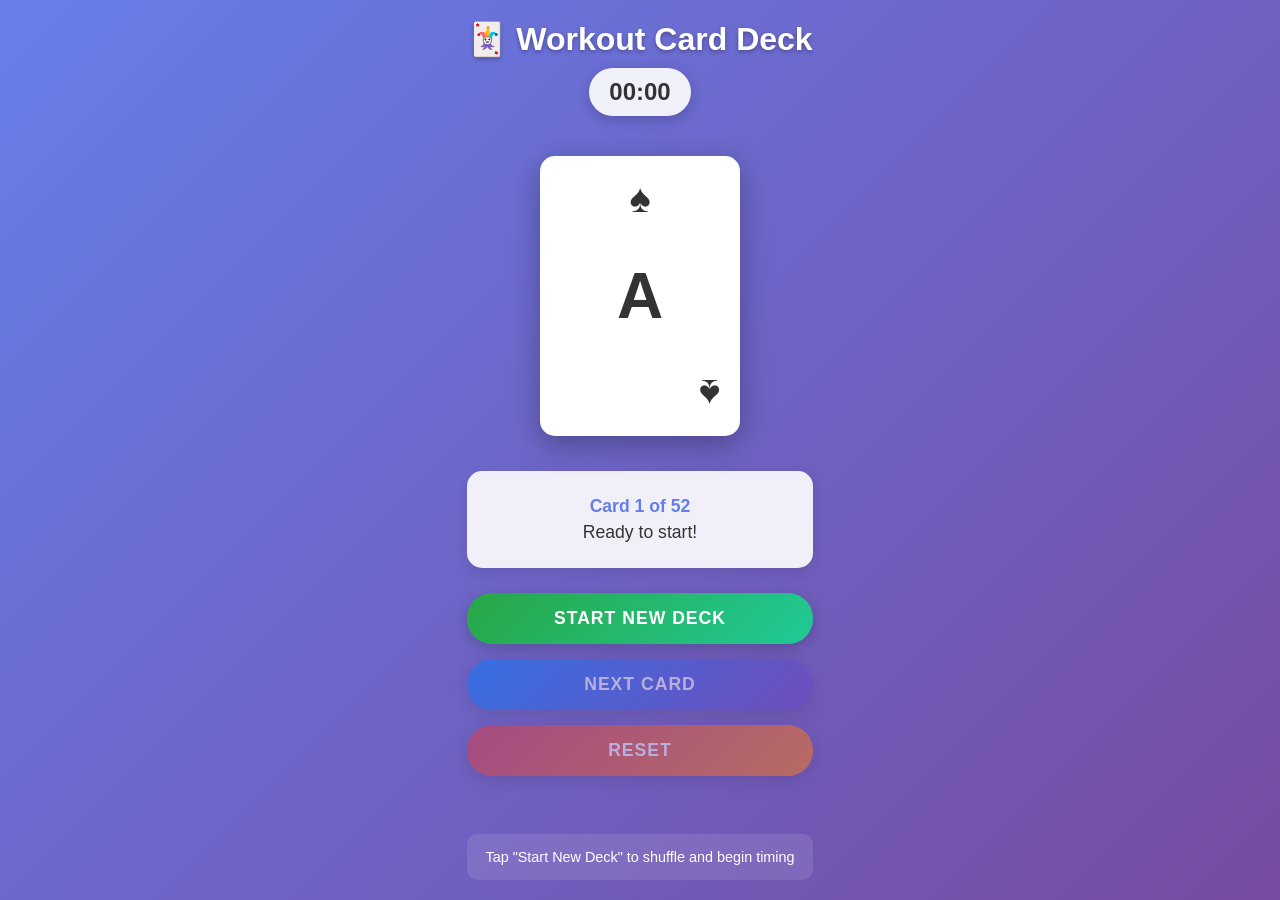
==== index.html @ 114fee3c "file structure fix" ====
<!DOCTYPE html>
<html lang="en">
<head>
    <meta charset="UTF-8">
    <meta name="viewport" content="width=device-width, initial-scale=1.0">
    <title>Workout Card Deck</title>
    <link rel="stylesheet" href="style.css">
    <link rel="manifest" href="manifest.json">
    <meta name="theme-color" content="#2196F3">
    <meta name="apple-mobile-web-app-capable" content="yes">
    <meta name="apple-mobile-web-app-status-bar-style" content="default">
    <meta name="apple-mobile-web-app-title" content="Card Deck">
</head>
<body>
    <div class="container">
        <header>
            <h1>🃏 Workout Card Deck</h1>
            <div class="timer" id="timer">00:00</div>
        </header>

        <main>
            <div class="card-display" id="cardDisplay">
                <div class="card" id="currentCard">
                    <div class="card-content">
                        <div class="suit" id="cardSuit">♠</div>
                        <div class="value" id="cardValue">A</div>
                        <div class="suit bottom" id="cardSuitBottom">♠</div>
                    </div>
                </div>
            </div>

            <div class="stats">
                <p>Card <span id="currentCardNumber">1</span> of <span id="totalCards">52</span></p>
                <p id="deckStatus">Ready to start!</p>
            </div>

            <div class="controls">
                <button id="startBtn" class="btn primary">Start New Deck</button>
                <button id="nextBtn" class="btn secondary" disabled>Next Card</button>
                <button id="resetBtn" class="btn danger" disabled>Reset</button>
            </div>
        </main>

        <footer>
            <p>Tap "Start New Deck" to shuffle and begin timing</p>
        </footer>
    </div>

    <script src="script.js"></script>
</body>
</html>
---- style.css ----
/* Card Deck PWA Styles - Mobile-First Design */

* {
    margin: 0;
    padding: 0;
    box-sizing: border-box;
}

body {
    font-family: -apple-system, BlinkMacSystemFont, 'Segoe UI', Roboto, sans-serif;
    background: linear-gradient(135deg, #667eea 0%, #764ba2 100%);
    color: #333;
    min-height: 100vh;
    display: flex;
    flex-direction: column;
}

.container {
    max-width: 400px;
    margin: 0 auto;
    padding: 20px;
    display: flex;
    flex-direction: column;
    min-height: 100vh;
}

/* Header */
header {
    text-align: center;
    margin-bottom: 30px;
}

header h1 {
    color: white;
    font-size: 2rem;
    margin-bottom: 10px;
    text-shadow: 0 2px 4px rgba(0,0,0,0.3);
}

.timer {
    background: rgba(255, 255, 255, 0.9);
    color: #333;
    font-size: 1.5rem;
    font-weight: bold;
    padding: 10px 20px;
    border-radius: 25px;
    display: inline-block;
    box-shadow: 0 4px 15px rgba(0,0,0,0.2);
}

/* Main Content */
main {
    flex: 1;
    display: flex;
    flex-direction: column;
    gap: 25px;
}

/* Card Display */
.card-display {
    display: flex;
    justify-content: center;
    align-items: center;
    min-height: 300px;
}

.card {
    width: 200px;
    height: 280px;
    background: white;
    border-radius: 15px;
    box-shadow: 0 8px 30px rgba(0,0,0,0.3);
    display: flex;
    flex-direction: column;
    justify-content: space-between;
    padding: 20px;
    position: relative;
    transition: transform 0.3s ease;
}

.card:active {
    transform: scale(0.95);
}

.card-content {
    height: 100%;
    display: flex;
    flex-direction: column;
    justify-content: space-between;
    align-items: center;
}

.suit {
    font-size: 2.5rem;
    font-weight: bold;
}

.value {
    font-size: 4rem;
    font-weight: bold;
    text-align: center;
}

.suit.bottom {
    transform: rotate(180deg);
    align-self: flex-end;
}

/* Card Colors */
.card.red .suit,
.card.red .value {
    color: #dc3545;
}

.card.black .suit,
.card.black .value {
    color: #333;
}

/* Stats */
.stats {
    background: rgba(255, 255, 255, 0.9);
    padding: 20px;
    border-radius: 15px;
    text-align: center;
    box-shadow: 0 4px 15px rgba(0,0,0,0.1);
}

.stats p {
    margin: 5px 0;
    font-size: 1.1rem;
}

.stats p:first-child {
    font-weight: bold;
    color: #667eea;
}

/* Controls */
.controls {
    display: flex;
    flex-direction: column;
    gap: 15px;
}

.btn {
    padding: 15px 25px;
    border: none;
    border-radius: 25px;
    font-size: 1.1rem;
    font-weight: bold;
    cursor: pointer;
    transition: all 0.3s ease;
    box-shadow: 0 4px 15px rgba(0,0,0,0.2);
    text-transform: uppercase;
    letter-spacing: 1px;
}

.btn:active {
    transform: translateY(2px);
    box-shadow: 0 2px 8px rgba(0,0,0,0.2);
}

.btn:disabled {
    opacity: 0.5;
    cursor: not-allowed;
    transform: none !important;
}

.btn.primary {
    background: linear-gradient(135deg, #28a745, #20c997);
    color: white;
}

.btn.primary:hover:not(:disabled) {
    background: linear-gradient(135deg, #218838, #1aa179);
}

.btn.secondary {
    background: linear-gradient(135deg, #007bff, #6f42c1);
    color: white;
}

.btn.secondary:hover:not(:disabled) {
    background: linear-gradient(135deg, #0056b3, #5a2d91);
}

.btn.danger {
    background: linear-gradient(135deg, #dc3545, #fd7e14);
    color: white;
}

.btn.danger:hover:not(:disabled) {
    background: linear-gradient(135deg, #c82333, #e8650e);
}

/* Footer */
footer {
    text-align: center;
    margin-top: 20px;
    padding: 15px;
    background: rgba(255, 255, 255, 0.1);
    border-radius: 10px;
    color: white;
    font-size: 0.9rem;
}

/* Responsive Design */
@media (max-width: 480px) {
    .container {
        padding: 15px;
    }
    
    .card {
        width: 180px;
        height: 252px;
        padding: 15px;
    }
    
    .value {
        font-size: 3.5rem;
    }
    
    .suit {
        font-size: 2rem;
    }
    
    header h1 {
        font-size: 1.8rem;
    }
    
    .timer {
        font-size: 1.3rem;
        padding: 8px 16px;
    }
}

/* Landscape orientation on mobile */
@media (max-height: 600px) and (orientation: landscape) {
    .container {
        max-width: 100%;
        padding: 10px;
    }
    
    main {
        flex-direction: row;
        gap: 20px;
        align-items: center;
    }
    
    .card-display {
        flex: 1;
        min-height: auto;
    }
    
    .card {
        width: 140px;
        height: 196px;
    }
    
    .value {
        font-size: 2.5rem;
    }
    
    .controls {
        width: 200px;
    }
}
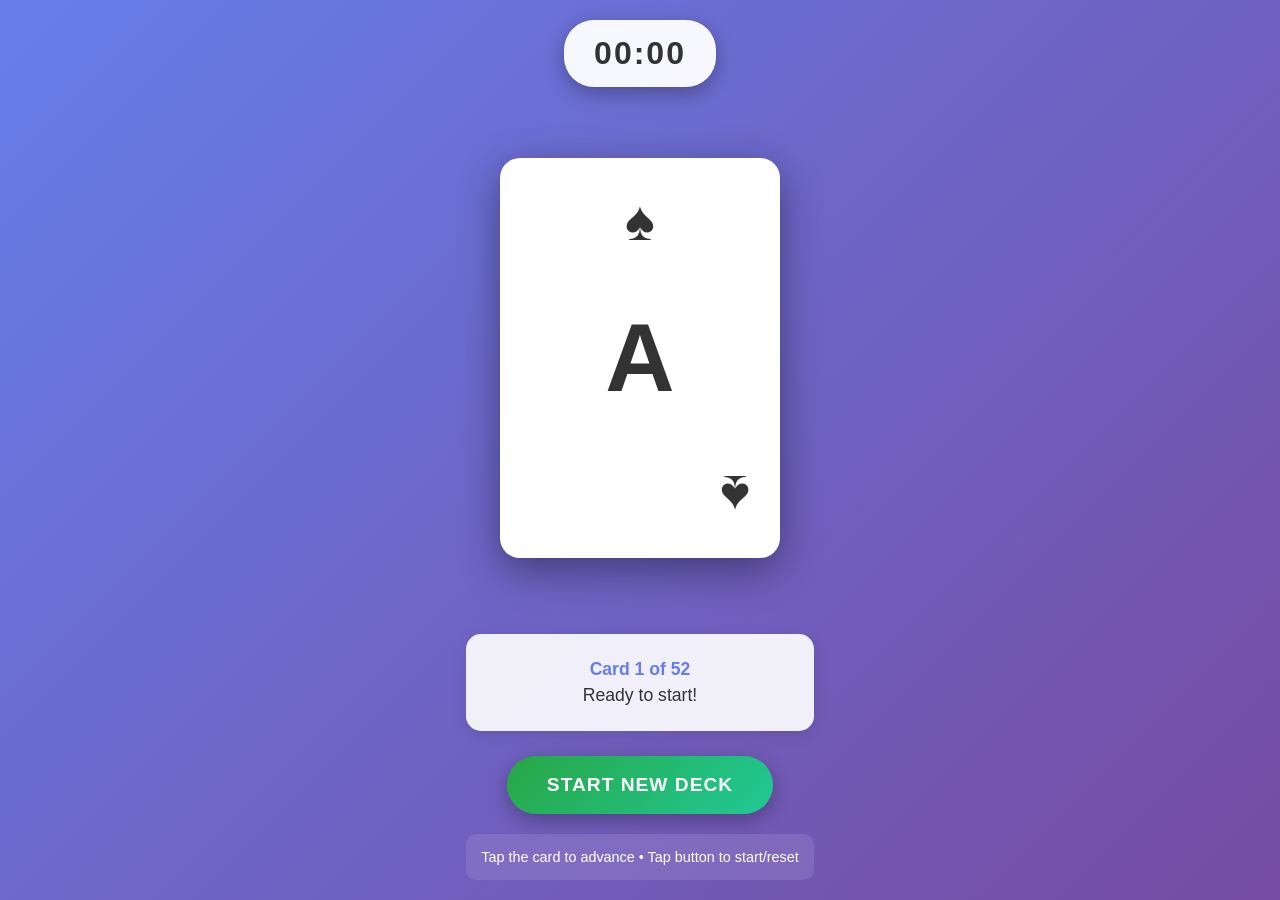
==== commit f5643e71: "Iterating - simplicity" ====
--- a/index.html
+++ b/index.html
@@ -14,13 +14,12 @@
 <body>
     <div class="container">
         <header>
-            <h1>🃏 Workout Card Deck</h1>
             <div class="timer" id="timer">00:00</div>
         </header>
 
         <main>
             <div class="card-display" id="cardDisplay">
-                <div class="card" id="currentCard">
+                <div class="card clickable" id="currentCard">
                     <div class="card-content">
                         <div class="suit" id="cardSuit">♠</div>
                         <div class="value" id="cardValue">A</div>
@@ -35,14 +34,12 @@
             </div>
 
             <div class="controls">
-                <button id="startBtn" class="btn primary">Start New Deck</button>
-                <button id="nextBtn" class="btn secondary" disabled>Next Card</button>
-                <button id="resetBtn" class="btn danger" disabled>Reset</button>
+                <button id="startResetBtn" class="btn primary">Start New Deck</button>
             </div>
         </main>
 
         <footer>
-            <p>Tap "Start New Deck" to shuffle and begin timing</p>
+            <p>Tap the card to advance • Tap button to start/reset</p>
         </footer>
     </div>
 
--- a/style.css
+++ b/style.css
@@ -24,28 +24,22 @@
     min-height: 100vh;
 }
 
-/* Header */
+/* Header - Simplified to just timer */
 header {
     text-align: center;
-    margin-bottom: 30px;
-}
-
-header h1 {
-    color: white;
+    margin-bottom: 20px;
+}
+
+.timer {
+    background: rgba(255, 255, 255, 0.95);
+    color: #333;
     font-size: 2rem;
-    margin-bottom: 10px;
-    text-shadow: 0 2px 4px rgba(0,0,0,0.3);
-}
-
-.timer {
-    background: rgba(255, 255, 255, 0.9);
-    color: #333;
-    font-size: 1.5rem;
-    font-weight: bold;
-    padding: 10px 20px;
-    border-radius: 25px;
+    font-weight: bold;
+    padding: 15px 30px;
+    border-radius: 30px;
     display: inline-block;
-    box-shadow: 0 4px 15px rgba(0,0,0,0.2);
+    box-shadow: 0 6px 20px rgba(0,0,0,0.3);
+    letter-spacing: 2px;
 }
 
 /* Main Content */
@@ -56,30 +50,40 @@
     gap: 25px;
 }
 
-/* Card Display */
+/* Card Display - Much larger cards */
 .card-display {
     display: flex;
     justify-content: center;
     align-items: center;
-    min-height: 300px;
+    flex: 1;
+    min-height: 400px;
 }
 
 .card {
-    width: 200px;
-    height: 280px;
+    width: 280px;
+    height: 400px;
     background: white;
-    border-radius: 15px;
-    box-shadow: 0 8px 30px rgba(0,0,0,0.3);
+    border-radius: 20px;
+    box-shadow: 0 12px 40px rgba(0,0,0,0.4);
     display: flex;
     flex-direction: column;
     justify-content: space-between;
-    padding: 20px;
+    padding: 30px;
     position: relative;
-    transition: transform 0.3s ease;
-}
-
-.card:active {
-    transform: scale(0.95);
+    transition: all 0.3s ease;
+}
+
+.card.clickable {
+    cursor: pointer;
+}
+
+.card.clickable:hover {
+    transform: translateY(-5px);
+    box-shadow: 0 15px 50px rgba(0,0,0,0.5);
+}
+
+.card.clickable:active {
+    transform: scale(0.98) translateY(-2px);
 }
 
 .card-content {
@@ -91,14 +95,15 @@
 }
 
 .suit {
-    font-size: 2.5rem;
+    font-size: 3.5rem;
     font-weight: bold;
 }
 
 .value {
-    font-size: 4rem;
-    font-weight: bold;
-    text-align: center;
+    font-size: 6rem;
+    font-weight: bold;
+    text-align: center;
+    line-height: 1;
 }
 
 .suit.bottom {
@@ -136,29 +141,29 @@
     color: #667eea;
 }
 
-/* Controls */
+/* Controls - Simplified to one button */
 .controls {
     display: flex;
-    flex-direction: column;
-    gap: 15px;
+    justify-content: center;
 }
 
 .btn {
-    padding: 15px 25px;
+    padding: 18px 40px;
     border: none;
-    border-radius: 25px;
-    font-size: 1.1rem;
+    border-radius: 30px;
+    font-size: 1.2rem;
     font-weight: bold;
     cursor: pointer;
     transition: all 0.3s ease;
-    box-shadow: 0 4px 15px rgba(0,0,0,0.2);
+    box-shadow: 0 6px 20px rgba(0,0,0,0.3);
     text-transform: uppercase;
     letter-spacing: 1px;
+    min-width: 200px;
 }
 
 .btn:active {
     transform: translateY(2px);
-    box-shadow: 0 2px 8px rgba(0,0,0,0.2);
+    box-shadow: 0 3px 12px rgba(0,0,0,0.3);
 }
 
 .btn:disabled {
@@ -174,24 +179,8 @@
 
 .btn.primary:hover:not(:disabled) {
     background: linear-gradient(135deg, #218838, #1aa179);
-}
-
-.btn.secondary {
-    background: linear-gradient(135deg, #007bff, #6f42c1);
-    color: white;
-}
-
-.btn.secondary:hover:not(:disabled) {
-    background: linear-gradient(135deg, #0056b3, #5a2d91);
-}
-
-.btn.danger {
-    background: linear-gradient(135deg, #dc3545, #fd7e14);
-    color: white;
-}
-
-.btn.danger:hover:not(:disabled) {
-    background: linear-gradient(135deg, #c82333, #e8650e);
+    transform: translateY(-2px);
+    box-shadow: 0 8px 25px rgba(0,0,0,0.4);
 }
 
 /* Footer */
@@ -212,26 +201,28 @@
     }
     
     .card {
-        width: 180px;
-        height: 252px;
-        padding: 15px;
+        width: 250px;
+        height: 350px;
+        padding: 25px;
     }
     
     .value {
-        font-size: 3.5rem;
+        font-size: 5rem;
     }
     
     .suit {
-        font-size: 2rem;
-    }
-    
-    header h1 {
-        font-size: 1.8rem;
+        font-size: 3rem;
     }
     
     .timer {
-        font-size: 1.3rem;
-        padding: 8px 16px;
+        font-size: 1.7rem;
+        padding: 12px 24px;
+    }
+    
+    .btn {
+        padding: 15px 30px;
+        font-size: 1.1rem;
+        min-width: 180px;
     }
 }
 
@@ -254,15 +245,25 @@
     }
     
     .card {
-        width: 140px;
-        height: 196px;
+        width: 200px;
+        height: 280px;
+        padding: 20px;
     }
     
     .value {
+        font-size: 3.5rem;
+    }
+    
+    .suit {
         font-size: 2.5rem;
     }
     
     .controls {
         width: 200px;
+        flex-direction: column;
+    }
+    
+    .stats {
+        width: 200px;
     }
 } 
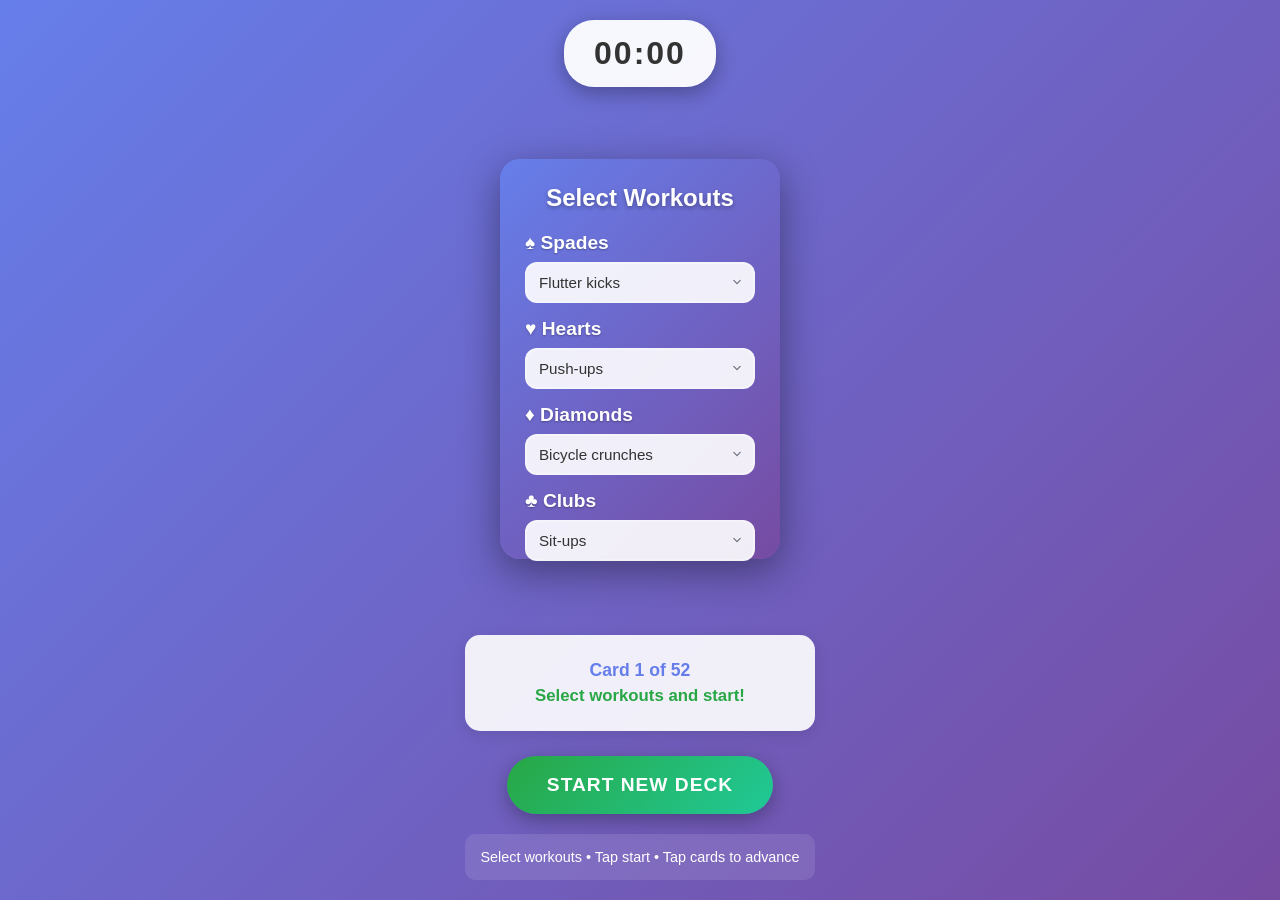
==== commit 96ffce66: "workout selection and specification" ====
--- a/index.html
+++ b/index.html
@@ -19,7 +19,74 @@
 
         <main>
             <div class="card-display" id="cardDisplay">
-                <div class="card clickable" id="currentCard">
+                <!-- Card Back - Workout Selection Interface -->
+                <div class="card-back" id="cardBack">
+                    <h3>Select Workouts</h3>
+                    <div class="workout-selectors">
+                        <div class="selector-group">
+                            <label class="suit-label">♠️ Spades</label>
+                            <select id="spadesWorkout" class="workout-select">
+                                <option value="Push-ups">Push-ups</option>
+                                <option value="Sit-ups">Sit-ups</option>
+                                <option value="Bicycle crunches">Bicycle crunches</option>
+                                <option value="Flutter kicks" selected>Flutter kicks</option>
+                                <option value="Squats">Squats</option>
+                                <option value="Bulgarian split squats">Bulgarian split squats</option>
+                                <option value="Reverse lunges">Reverse lunges</option>
+                                <option value="Mountain climbers">Mountain climbers</option>
+                                <option value="Dips">Dips</option>
+                            </select>
+                        </div>
+                        
+                        <div class="selector-group">
+                            <label class="suit-label">♥️ Hearts</label>
+                            <select id="heartsWorkout" class="workout-select">
+                                <option value="Push-ups" selected>Push-ups</option>
+                                <option value="Sit-ups">Sit-ups</option>
+                                <option value="Bicycle crunches">Bicycle crunches</option>
+                                <option value="Flutter kicks">Flutter kicks</option>
+                                <option value="Squats">Squats</option>
+                                <option value="Bulgarian split squats">Bulgarian split squats</option>
+                                <option value="Reverse lunges">Reverse lunges</option>
+                                <option value="Mountain climbers">Mountain climbers</option>
+                                <option value="Dips">Dips</option>
+                            </select>
+                        </div>
+                        
+                        <div class="selector-group">
+                            <label class="suit-label">♦️ Diamonds</label>
+                            <select id="diamondsWorkout" class="workout-select">
+                                <option value="Push-ups">Push-ups</option>
+                                <option value="Sit-ups">Sit-ups</option>
+                                <option value="Bicycle crunches" selected>Bicycle crunches</option>
+                                <option value="Flutter kicks">Flutter kicks</option>
+                                <option value="Squats">Squats</option>
+                                <option value="Bulgarian split squats">Bulgarian split squats</option>
+                                <option value="Reverse lunges">Reverse lunges</option>
+                                <option value="Mountain climbers">Mountain climbers</option>
+                                <option value="Dips">Dips</option>
+                            </select>
+                        </div>
+                        
+                        <div class="selector-group">
+                            <label class="suit-label">♣️ Clubs</label>
+                            <select id="clubsWorkout" class="workout-select">
+                                <option value="Push-ups">Push-ups</option>
+                                <option value="Sit-ups" selected>Sit-ups</option>
+                                <option value="Bicycle crunches">Bicycle crunches</option>
+                                <option value="Flutter kicks">Flutter kicks</option>
+                                <option value="Squats">Squats</option>
+                                <option value="Bulgarian split squats">Bulgarian split squats</option>
+                                <option value="Reverse lunges">Reverse lunges</option>
+                                <option value="Mountain climbers">Mountain climbers</option>
+                                <option value="Dips">Dips</option>
+                            </select>
+                        </div>
+                    </div>
+                </div>
+
+                <!-- Regular Card - Hidden initially -->
+                <div class="card clickable hidden" id="currentCard">
                     <div class="card-content">
                         <div class="suit" id="cardSuit">♠</div>
                         <div class="value" id="cardValue">A</div>
@@ -30,7 +97,7 @@
 
             <div class="stats">
                 <p>Card <span id="currentCardNumber">1</span> of <span id="totalCards">52</span></p>
-                <p id="deckStatus">Ready to start!</p>
+                <p id="deckStatus">Select workouts and start!</p>
             </div>
 
             <div class="controls">
@@ -39,7 +106,7 @@
         </main>
 
         <footer>
-            <p>Tap the card to advance • Tap button to start/reset</p>
+            <p>Select workouts • Tap start • Tap cards to advance</p>
         </footer>
     </div>
 
--- a/style.css
+++ b/style.css
@@ -42,6 +42,11 @@
     letter-spacing: 2px;
 }
 
+/* Utility Classes */
+.hidden {
+    display: none !important;
+}
+
 /* Main Content */
 main {
     flex: 1;
@@ -59,6 +64,82 @@
     min-height: 400px;
 }
 
+/* Card Back - Workout Selection Interface */
+.card-back {
+    width: 280px;
+    height: 400px;
+    background: linear-gradient(135deg, #667eea 0%, #764ba2 100%);
+    border-radius: 20px;
+    box-shadow: 0 12px 40px rgba(0,0,0,0.4);
+    display: flex;
+    flex-direction: column;
+    padding: 25px;
+    color: white;
+    position: relative;
+}
+
+.card-back h3 {
+    text-align: center;
+    font-size: 1.5rem;
+    margin-bottom: 20px;
+    color: white;
+    text-shadow: 0 2px 4px rgba(0,0,0,0.3);
+}
+
+.workout-selectors {
+    display: flex;
+    flex-direction: column;
+    gap: 15px;
+    flex: 1;
+}
+
+.selector-group {
+    display: flex;
+    flex-direction: column;
+    gap: 8px;
+}
+
+.suit-label {
+    font-size: 1.2rem;
+    font-weight: bold;
+    color: white;
+    text-shadow: 0 1px 2px rgba(0,0,0,0.3);
+    display: flex;
+    align-items: center;
+    gap: 8px;
+}
+
+.workout-select {
+    padding: 10px 12px;
+    border: 2px solid rgba(255,255,255,0.3);
+    border-radius: 12px;
+    background: rgba(255,255,255,0.9);
+    color: #333;
+    font-size: 0.95rem;
+    font-weight: 500;
+    cursor: pointer;
+    transition: all 0.3s ease;
+    appearance: none;
+    background-image: url("data:image/svg+xml,%3csvg xmlns='http://www.w3.org/2000/svg' fill='none' viewBox='0 0 20 20'%3e%3cpath stroke='%236b7280' stroke-linecap='round' stroke-linejoin='round' stroke-width='1.5' d='m6 8 4 4 4-4'/%3e%3c/svg%3e");
+    background-position: right 8px center;
+    background-repeat: no-repeat;
+    background-size: 16px;
+    padding-right: 35px;
+}
+
+.workout-select:focus {
+    outline: none;
+    border-color: rgba(255,255,255,0.8);
+    background: white;
+    box-shadow: 0 0 0 3px rgba(255,255,255,0.2);
+}
+
+.workout-select:hover {
+    border-color: rgba(255,255,255,0.6);
+    background: rgba(255,255,255,0.95);
+}
+
+/* Regular Card Styles */
 .card {
     width: 280px;
     height: 400px;
@@ -141,6 +222,12 @@
     color: #667eea;
 }
 
+.stats p:last-child {
+    font-weight: 600;
+    color: #28a745;
+    font-size: 1.05rem;
+}
+
 /* Controls - Simplified to one button */
 .controls {
     display: flex;
@@ -200,10 +287,31 @@
         padding: 15px;
     }
     
-    .card {
+    .card, .card-back {
         width: 250px;
         height: 350px;
-        padding: 25px;
+        padding: 20px;
+    }
+    
+    .card-back h3 {
+        font-size: 1.3rem;
+        margin-bottom: 15px;
+    }
+    
+    .workout-selectors {
+        gap: 12px;
+    }
+    
+    .suit-label {
+        font-size: 1.1rem;
+    }
+    
+    .workout-select {
+        padding: 8px 10px;
+        font-size: 0.9rem;
+        padding-right: 30px;
+        background-size: 14px;
+        background-position: right 6px center;
     }
     
     .value {
@@ -244,10 +352,31 @@
         min-height: auto;
     }
     
-    .card {
+    .card, .card-back {
         width: 200px;
         height: 280px;
-        padding: 20px;
+        padding: 15px;
+    }
+    
+    .card-back h3 {
+        font-size: 1.1rem;
+        margin-bottom: 10px;
+    }
+    
+    .workout-selectors {
+        gap: 8px;
+    }
+    
+    .suit-label {
+        font-size: 1rem;
+    }
+    
+    .workout-select {
+        padding: 6px 8px;
+        font-size: 0.8rem;
+        padding-right: 25px;
+        background-size: 12px;
+        background-position: right 5px center;
     }
     
     .value {
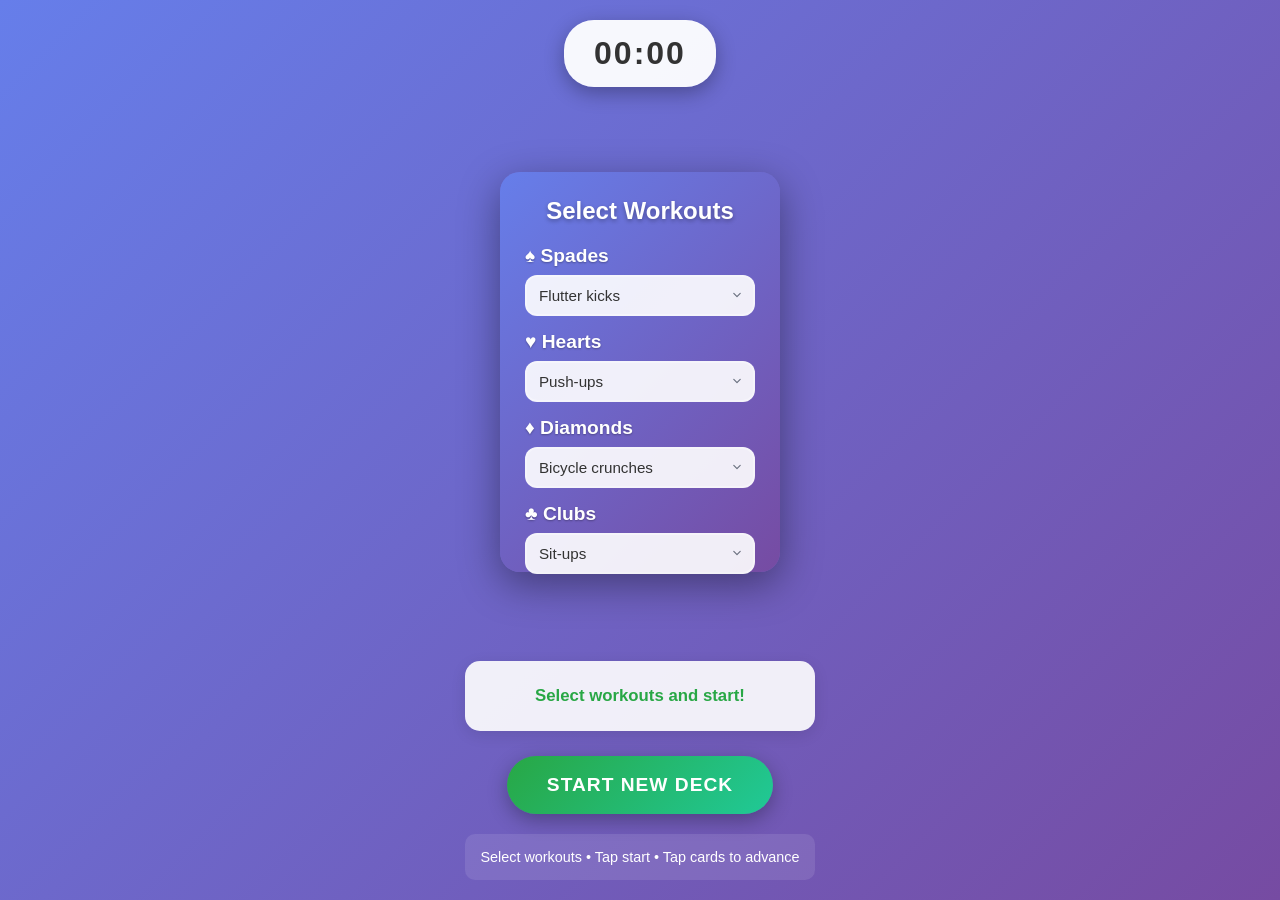
==== commit 9b02c79d: "UI improvement part 1" ====
--- a/index.html
+++ b/index.html
@@ -2,7 +2,7 @@
 <html lang="en">
 <head>
     <meta charset="UTF-8">
-    <meta name="viewport" content="width=device-width, initial-scale=1.0">
+    <meta name="viewport" content="width=device-width, initial-scale=1.0, maximum-scale=1.0, user-scalable=no">
     <title>Workout Card Deck</title>
     <link rel="stylesheet" href="style.css">
     <link rel="manifest" href="manifest.json">
@@ -96,7 +96,7 @@
             </div>
 
             <div class="stats">
-                <p>Card <span id="currentCardNumber">1</span> of <span id="totalCards">52</span></p>
+                <p id="cardCounter" class="hidden">Card <span id="currentCardNumber">1</span> of <span id="totalCards">52</span></p>
                 <p id="deckStatus">Select workouts and start!</p>
             </div>
 
--- a/style.css
+++ b/style.css
@@ -13,6 +13,8 @@
     min-height: 100vh;
     display: flex;
     flex-direction: column;
+    /* Prevent mobile zoom only - allow natural scrolling */
+    touch-action: manipulation;
 }
 
 .container {
@@ -151,7 +153,7 @@
     justify-content: space-between;
     padding: 30px;
     position: relative;
-    transition: all 0.3s ease;
+    transition: all 0.2s ease;
 }
 
 .card.clickable {
@@ -159,12 +161,13 @@
 }
 
 .card.clickable:hover {
-    transform: translateY(-5px);
+    transform: translateY(-3px);
     box-shadow: 0 15px 50px rgba(0,0,0,0.5);
 }
 
 .card.clickable:active {
-    transform: scale(0.98) translateY(-2px);
+    transform: translateY(-1px);
+    box-shadow: 0 8px 30px rgba(0,0,0,0.4);
 }
 
 .card-content {
@@ -241,7 +244,7 @@
     font-size: 1.2rem;
     font-weight: bold;
     cursor: pointer;
-    transition: all 0.3s ease;
+    transition: all 0.2s ease;
     box-shadow: 0 6px 20px rgba(0,0,0,0.3);
     text-transform: uppercase;
     letter-spacing: 1px;
@@ -249,8 +252,8 @@
 }
 
 .btn:active {
-    transform: translateY(2px);
-    box-shadow: 0 3px 12px rgba(0,0,0,0.3);
+    transform: translateY(1px);
+    box-shadow: 0 4px 15px rgba(0,0,0,0.3);
 }
 
 .btn:disabled {
@@ -266,7 +269,7 @@
 
 .btn.primary:hover:not(:disabled) {
     background: linear-gradient(135deg, #218838, #1aa179);
-    transform: translateY(-2px);
+    transform: translateY(-1px);
     box-shadow: 0 8px 25px rgba(0,0,0,0.4);
 }
 
@@ -332,67 +335,4 @@
         font-size: 1.1rem;
         min-width: 180px;
     }
-}
-
-/* Landscape orientation on mobile */
-@media (max-height: 600px) and (orientation: landscape) {
-    .container {
-        max-width: 100%;
-        padding: 10px;
-    }
-    
-    main {
-        flex-direction: row;
-        gap: 20px;
-        align-items: center;
-    }
-    
-    .card-display {
-        flex: 1;
-        min-height: auto;
-    }
-    
-    .card, .card-back {
-        width: 200px;
-        height: 280px;
-        padding: 15px;
-    }
-    
-    .card-back h3 {
-        font-size: 1.1rem;
-        margin-bottom: 10px;
-    }
-    
-    .workout-selectors {
-        gap: 8px;
-    }
-    
-    .suit-label {
-        font-size: 1rem;
-    }
-    
-    .workout-select {
-        padding: 6px 8px;
-        font-size: 0.8rem;
-        padding-right: 25px;
-        background-size: 12px;
-        background-position: right 5px center;
-    }
-    
-    .value {
-        font-size: 3.5rem;
-    }
-    
-    .suit {
-        font-size: 2.5rem;
-    }
-    
-    .controls {
-        width: 200px;
-        flex-direction: column;
-    }
-    
-    .stats {
-        width: 200px;
-    }
 } 
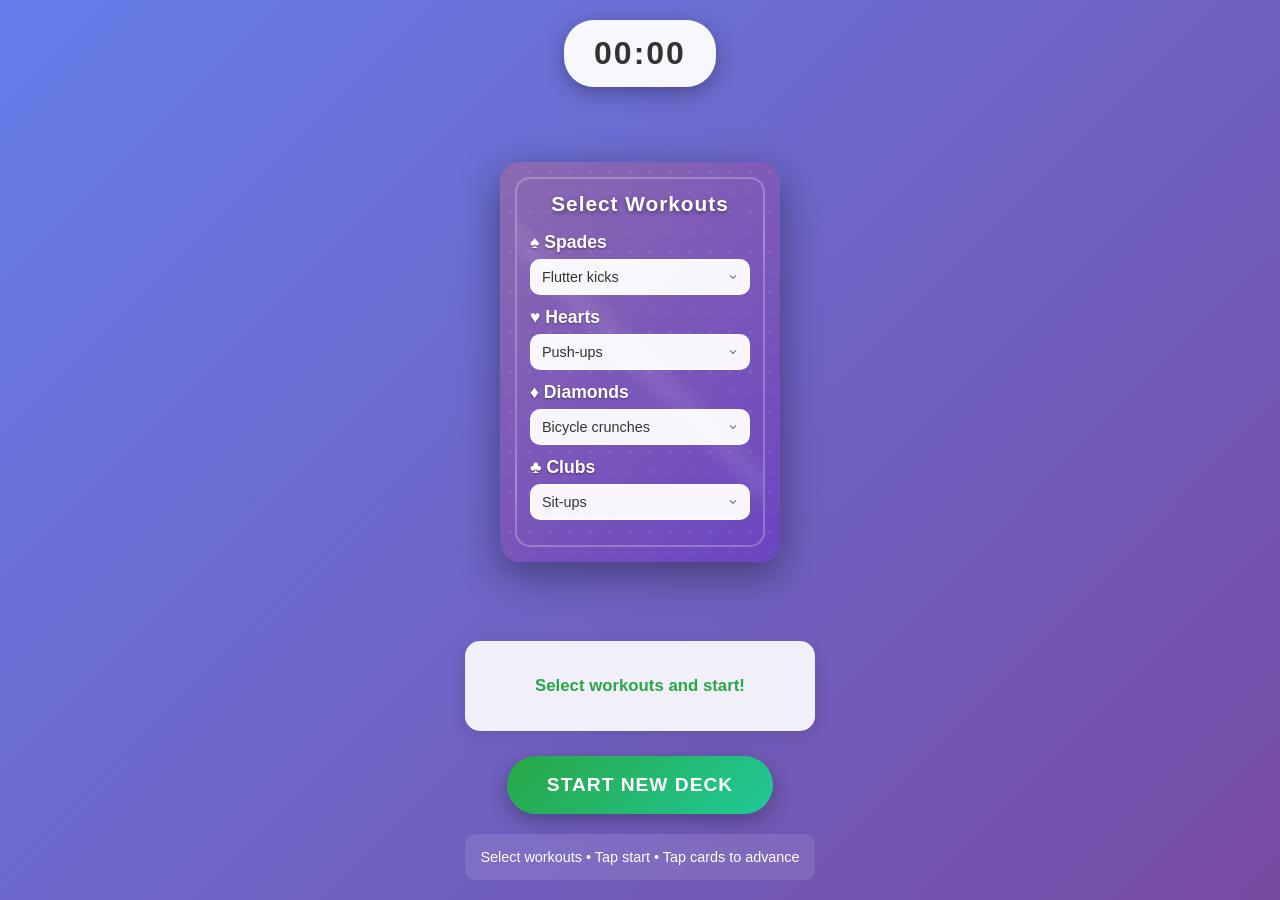
==== commit 1d700d37: "UI continued" ====
--- a/index.html
+++ b/index.html
@@ -13,6 +13,9 @@
 </head>
 <body>
     <div class="container">
+        <!-- Confetti container for celebration animation -->
+        <div id="confettiContainer" class="confetti-container"></div>
+        
         <header>
             <div class="timer" id="timer">00:00</div>
         </header>
--- a/style.css
+++ b/style.css
@@ -4,6 +4,13 @@
     margin: 0;
     padding: 0;
     box-sizing: border-box;
+    /* Disable text selection on all elements */
+    -webkit-user-select: none;
+    -moz-user-select: none;
+    -ms-user-select: none;
+    user-select: none;
+    /* Disable context menu on long press */
+    -webkit-touch-callout: none;
 }
 
 body {
@@ -66,58 +73,118 @@
     min-height: 400px;
 }
 
-/* Card Back - Workout Selection Interface */
+/* Card Back Styles */
 .card-back {
     width: 280px;
     height: 400px;
-    background: linear-gradient(135deg, #667eea 0%, #764ba2 100%);
+    background: linear-gradient(135deg, #8b6bb1 0%, #6b46c1 100%);
     border-radius: 20px;
     box-shadow: 0 12px 40px rgba(0,0,0,0.4);
     display: flex;
     flex-direction: column;
-    padding: 25px;
+    padding: 30px;
     color: white;
     position: relative;
+    overflow: hidden;
+}
+
+/* Traditional playing card back pattern */
+.card-back::before {
+    content: '';
+    position: absolute;
+    top: 0;
+    left: 0;
+    right: 0;
+    bottom: 0;
+    background-image: 
+        radial-gradient(circle at 25% 25%, rgba(255,255,255,0.15) 2px, transparent 2px),
+        radial-gradient(circle at 75% 25%, rgba(255,255,255,0.15) 2px, transparent 2px),
+        radial-gradient(circle at 25% 75%, rgba(255,255,255,0.15) 2px, transparent 2px),
+        radial-gradient(circle at 75% 75%, rgba(255,255,255,0.15) 2px, transparent 2px);
+    background-size: 40px 40px;
+    opacity: 0.4;
+    z-index: 1;
+}
+
+/* Decorative border pattern */
+.card-back::after {
+    content: '';
+    position: absolute;
+    top: 15px;
+    left: 15px;
+    right: 15px;
+    bottom: 15px;
+    border: 2px solid rgba(255,255,255,0.25);
+    border-radius: 15px;
+    z-index: 1;
+    background: linear-gradient(45deg, 
+        transparent 45%, 
+        rgba(255,255,255,0.08) 49%, 
+        rgba(255,255,255,0.08) 51%, 
+        transparent 55%
+    );
+}
+
+.card-back > * {
+    position: relative;
+    z-index: 3;
 }
 
 .card-back h3 {
     text-align: center;
-    font-size: 1.5rem;
-    margin-bottom: 20px;
+    font-size: 1.3rem;
+    margin-bottom: 16px;
     color: white;
-    text-shadow: 0 2px 4px rgba(0,0,0,0.3);
+    text-shadow: 0 2px 4px rgba(0,0,0,0.4);
+    font-weight: bold;
+    letter-spacing: 1px;
+}
+
+/* Completion mode - hide workout selectors but keep card back */
+.card-back.completion-mode .workout-selectors {
+    display: none;
+}
+
+.card-back.completion-mode h3 {
+    text-align: center;
+    font-size: 2rem;
+    margin: 0;
+    display: flex;
+    align-items: center;
+    justify-content: center;
+    height: 100%;
 }
 
 .workout-selectors {
     display: flex;
     flex-direction: column;
-    gap: 15px;
+    gap: 12px;
     flex: 1;
 }
 
 .selector-group {
     display: flex;
     flex-direction: column;
-    gap: 8px;
+    gap: 6px;
 }
 
 .suit-label {
-    font-size: 1.2rem;
+    font-size: 1.1rem;
     font-weight: bold;
     color: white;
-    text-shadow: 0 1px 2px rgba(0,0,0,0.3);
+    text-shadow: 0 1px 2px rgba(0,0,0,0.4);
     display: flex;
     align-items: center;
     gap: 8px;
 }
 
 .workout-select {
-    padding: 10px 12px;
-    border: 2px solid rgba(255,255,255,0.3);
-    border-radius: 12px;
-    background: rgba(255,255,255,0.9);
+    padding: 8px 10px;
+    border: 2px solid rgba(255,255,255,0.4);
+    border-radius: 10px;
+    background: rgba(255,255,255,0.95);
     color: #333;
-    font-size: 0.95rem;
+    font-size: 0.9rem;
     font-weight: 500;
     cursor: pointer;
     transition: all 0.3s ease;
@@ -125,8 +192,13 @@
     background-image: url("data:image/svg+xml,%3csvg xmlns='http://www.w3.org/2000/svg' fill='none' viewBox='0 0 20 20'%3e%3cpath stroke='%236b7280' stroke-linecap='round' stroke-linejoin='round' stroke-width='1.5' d='m6 8 4 4 4-4'/%3e%3c/svg%3e");
     background-position: right 8px center;
     background-repeat: no-repeat;
-    background-size: 16px;
-    padding-right: 35px;
+    background-size: 14px;
+    padding-right: 32px;
+    /* Allow selection for dropdown functionality */
+    -webkit-user-select: auto;
+    -moz-user-select: auto;
+    -ms-user-select: auto;
+    user-select: auto;
 }
 
 .workout-select:focus {
@@ -137,8 +209,8 @@
 }
 
 .workout-select:hover {
-    border-color: rgba(255,255,255,0.6);
-    background: rgba(255,255,255,0.95);
+    border-color: rgba(255,255,255,0.7);
+    background: rgba(255,255,255,0.98);
 }
 
 /* Regular Card Styles */
@@ -170,6 +242,12 @@
     box-shadow: 0 8px 30px rgba(0,0,0,0.4);
 }
 
+.card.clickable.pressed {
+    transform: translateY(-2px) scale(1.02);
+    box-shadow: 0 10px 35px rgba(0,0,0,0.5);
+    transition: all 0.1s ease;
+}
+
 .card-content {
     height: 100%;
     display: flex;
@@ -179,15 +257,15 @@
 }
 
 .suit {
-    font-size: 3.5rem;
+    font-size: 4.5rem;
     font-weight: bold;
 }
 
 .value {
-    font-size: 6rem;
+    font-size: 8rem;
     font-weight: bold;
     text-align: center;
-    line-height: 1;
+    line-height: 0.9;
 }
 
 .suit.bottom {
@@ -213,6 +291,11 @@
     border-radius: 15px;
     text-align: center;
     box-shadow: 0 4px 15px rgba(0,0,0,0.1);
+    height: 90px;
+    display: flex;
+    flex-direction: column;
+    justify-content: center;
+    box-sizing: border-box;
 }
 
 .stats p {
@@ -249,6 +332,9 @@
     text-transform: uppercase;
     letter-spacing: 1px;
     min-width: 200px;
+    /* Prevent mobile touch feedback layout shifts */
+    -webkit-tap-highlight-color: transparent;
+    touch-action: manipulation;
 }
 
 .btn:active {
@@ -267,10 +353,45 @@
     color: white;
 }
 
-.btn.primary:hover:not(:disabled) {
-    background: linear-gradient(135deg, #218838, #1aa179);
-    transform: translateY(-1px);
-    box-shadow: 0 8px 25px rgba(0,0,0,0.4);
+@media (hover: hover) {
+    .btn.primary:hover:not(:disabled) {
+        background: linear-gradient(135deg, #218838, #1aa179);
+        transform: translateY(-1px);
+        box-shadow: 0 8px 25px rgba(0,0,0,0.4);
+    }
+}
+
+.btn.danger {
+    background: linear-gradient(135deg, #dc3545, #c82333);
+    color: white;
+    position: relative;
+    overflow: hidden;
+}
+
+/* Only apply hover effects on devices that can actually hover */
+@media (hover: hover) {
+    .btn.danger:hover:not(:disabled) {
+        background: linear-gradient(135deg, #c82333, #bd2130);
+        transform: translateY(-1px);
+        box-shadow: 0 8px 25px rgba(220, 53, 69, 0.4);
+    }
+}
+
+.btn.danger .progress-fill {
+    position: absolute;
+    top: 0;
+    left: 0;
+    height: 100%;
+    width: 0%;
+    background: linear-gradient(135deg, #bd2130, #a71e2a);
+    transition: none;
+    border-radius: 30px;
+    z-index: 1;
+}
+
+.btn.danger .btn-text {
+    position: relative;
+    z-index: 2;
 }
 
 /* Footer */
@@ -285,54 +406,251 @@
 }
 
 /* Responsive Design */
-@media (max-width: 480px) {
+
+/* Large phones (iPhone 14 Pro Max, etc.) - 415px to 480px width */
+@media (max-width: 480px) and (min-width: 415px) {
+    .container {
+        padding: 20px;
+    }
+    
+    .card, .card-back {
+        width: 320px;
+        height: 450px;
+        padding: 30px;
+    }
+    
+    .card-back h3 {
+        font-size: 1.4rem;
+        margin-bottom: 16px;
+    }
+    
+    .workout-selectors {
+        gap: 12px;
+    }
+    
+    .selector-group {
+        gap: 6px;
+    }
+    
+    .suit-label {
+        font-size: 1.1rem;
+    }
+    
+    .workout-select {
+        padding: 9px 11px;
+        font-size: 0.9rem;
+        padding-right: 35px;
+        background-size: 15px;
+        background-position: right 8px center;
+    }
+    
+    .value {
+        font-size: 8.5rem;
+    }
+    
+    .suit {
+        font-size: 5rem;
+    }
+    
+    .timer {
+        font-size: 2rem;
+        padding: 15px 30px;
+    }
+    
+    .btn {
+        padding: 18px 40px;
+        font-size: 1.2rem;
+        min-width: 200px;
+    }
+    
+    .stats {
+        height: 95px;
+    }
+}
+
+/* Standard mobile phones - up to 414px width */
+@media (max-width: 414px) {
     .container {
         padding: 15px;
     }
     
     .card, .card-back {
-        width: 250px;
-        height: 350px;
-        padding: 20px;
+        width: 280px;
+        height: 400px;
+        padding: 30px;
     }
     
     .card-back h3 {
-        font-size: 1.3rem;
-        margin-bottom: 15px;
+        font-size: 1.25rem;
+        margin-bottom: 14px;
     }
     
     .workout-selectors {
-        gap: 12px;
+        gap: 9px;
+    }
+    
+    .selector-group {
+        gap: 4px;
     }
     
     .suit-label {
-        font-size: 1.1rem;
+        font-size: 1rem;
     }
     
     .workout-select {
         padding: 8px 10px;
-        font-size: 0.9rem;
+        font-size: 0.85rem;
+        padding-right: 32px;
+        background-size: 13px;
+        background-position: right 7px center;
+    }
+    
+    .value {
+        font-size: 7.5rem;
+    }
+    
+    .suit {
+        font-size: 4.5rem;
+    }
+    
+    .timer {
+        font-size: 1.8rem;
+        padding: 14px 28px;
+    }
+    
+    .btn {
+        padding: 16px 35px;
+        font-size: 1.15rem;
+        min-width: 190px;
+    }
+    
+    .stats {
+        height: 88px;
+    }
+}
+
+/* Small phones (iPhone SE, etc.) - up to 375px width */
+@media (max-width: 375px) {
+    .container {
+        padding: 12px;
+    }
+    
+    .card, .card-back {
+        width: 260px;
+        height: 380px;
+        padding: 25px;
+    }
+    
+    .card-back h3 {
+        font-size: 1.2rem;
+        margin-bottom: 12px;
+    }
+    
+    .workout-selectors {
+        gap: 8px;
+    }
+    
+    .selector-group {
+        gap: 3px;
+    }
+    
+    .suit-label {
+        font-size: 0.95rem;
+    }
+    
+    .workout-select {
+        padding: 7px 9px;
+        font-size: 0.8rem;
         padding-right: 30px;
-        background-size: 14px;
+        background-size: 12px;
         background-position: right 6px center;
     }
     
     .value {
-        font-size: 5rem;
+        font-size: 6.5rem;
     }
     
     .suit {
-        font-size: 3rem;
+        font-size: 4rem;
     }
     
     .timer {
-        font-size: 1.7rem;
+        font-size: 1.6rem;
         padding: 12px 24px;
     }
     
     .btn {
-        padding: 15px 30px;
+        padding: 14px 30px;
         font-size: 1.1rem;
-        min-width: 180px;
-    }
+        min-width: 170px;
+    }
+    
+    .stats {
+        height: 85px;
+    }
+}
+
+/* Confetti Animation */
+.confetti-container {
+    position: fixed;
+    top: 0;
+    left: 0;
+    width: 100%;
+    height: 100%;
+    pointer-events: none;
+    z-index: 1000;
+    overflow: hidden;
+}
+
+.confetti-piece {
+    position: absolute;
+    width: 10px;
+    height: 10px;
+    background: #ff6b6b;
+    pointer-events: none;
+    border-radius: 2px;
+}
+
+.confetti-piece.square {
+    border-radius: 2px;
+}
+
+.confetti-piece.circle {
+    border-radius: 50%;
+}
+
+/* Confetti colors */
+.confetti-piece.red { background: #ff6b6b; }
+.confetti-piece.blue { background: #4ecdc4; }
+.confetti-piece.yellow { background: #ffe66d; }
+.confetti-piece.green { background: #95e1d3; }
+.confetti-piece.purple { background: #a8e6cf; }
+.confetti-piece.orange { background: #ffaaa5; }
+
+/* Confetti fall animation */
+@keyframes confetti-fall {
+    0% {
+        transform: translateY(-50px) rotate(0deg);
+        opacity: 1;
+    }
+    100% {
+        transform: translateY(100vh) rotate(720deg);
+        opacity: 0.3;
+    }
+}
+
+@keyframes confetti-sway {
+    0%, 100% {
+        transform: translateX(0);
+    }
+    25% {
+        transform: translateX(-15px);
+    }
+    75% {
+        transform: translateX(15px);
+    }
+}
+
+.confetti-piece {
+    animation: confetti-fall 3s ease-out forwards, confetti-sway 2s ease-in-out infinite;
 } 
